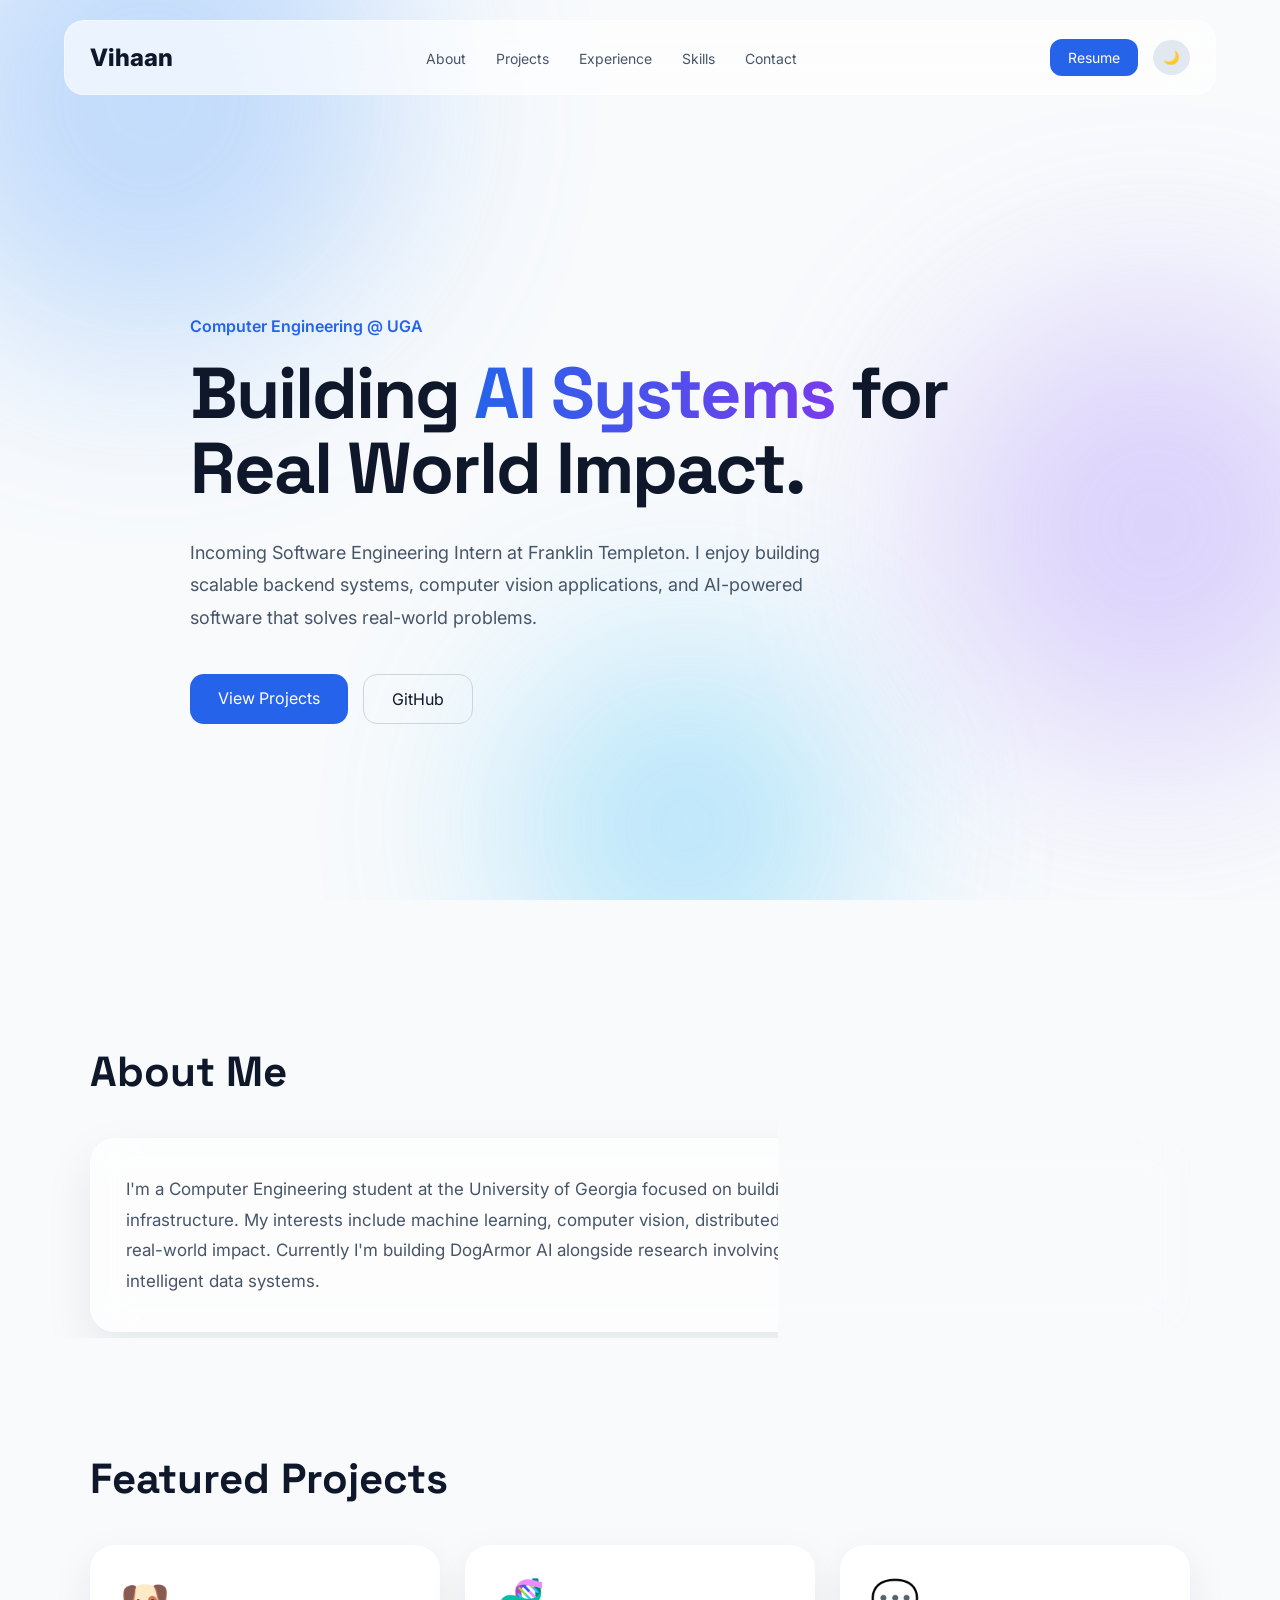
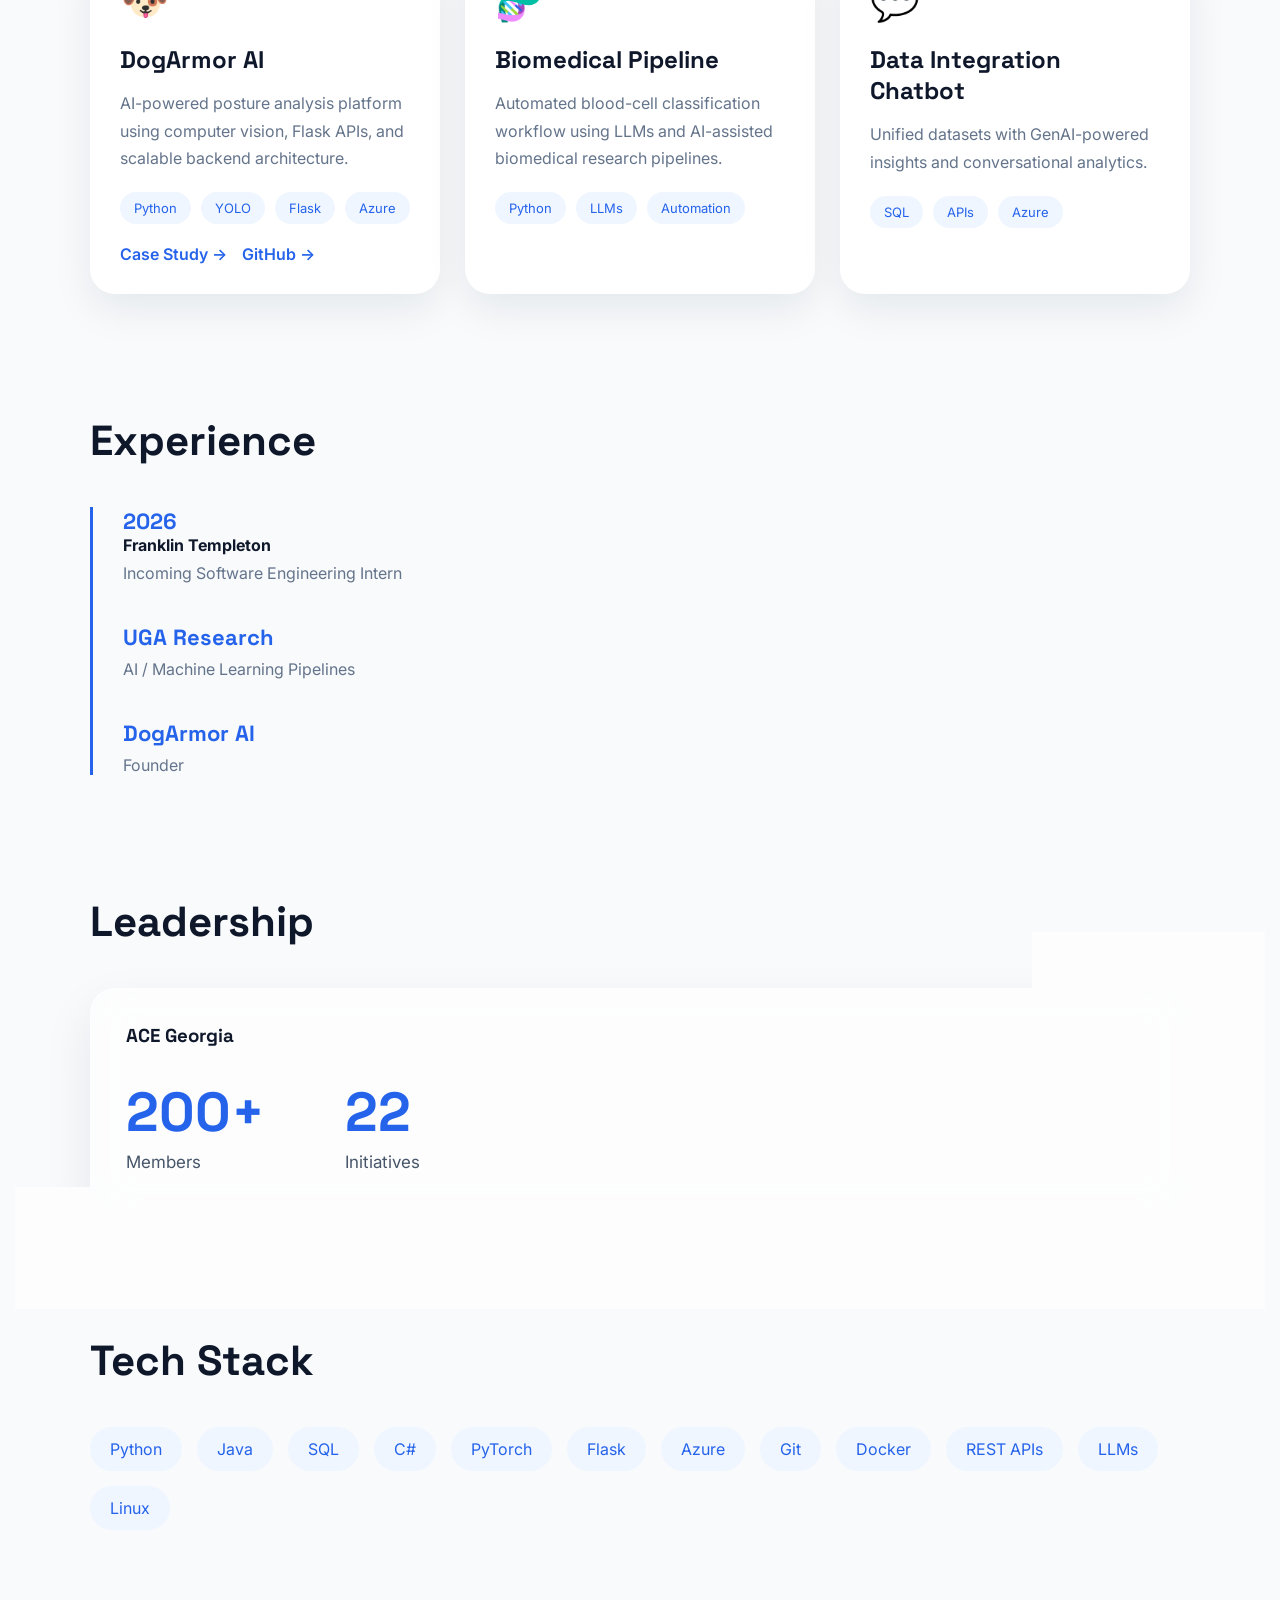
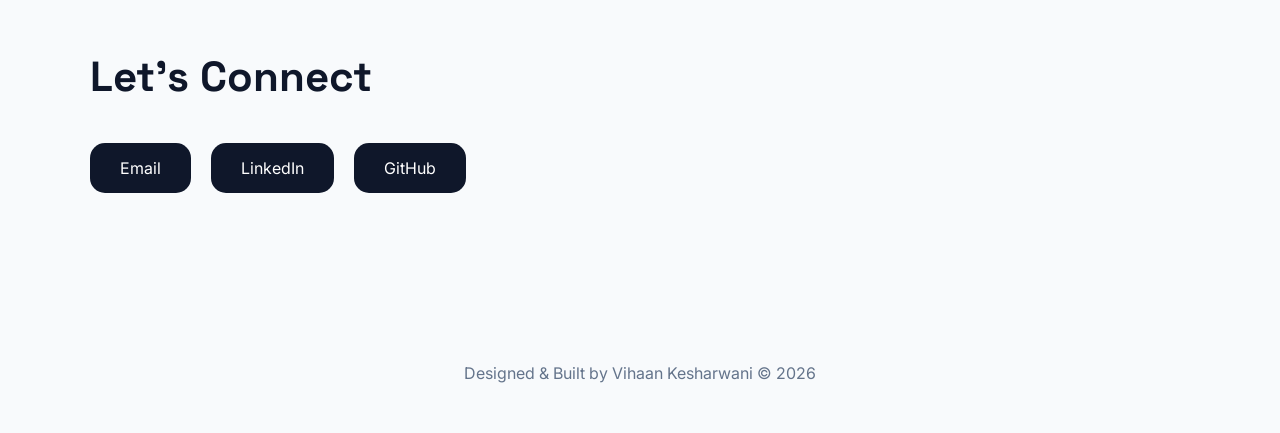
==== portfolio/index.html @ 237edce8 "Create index.html" ====
<!DOCTYPE html>
<html lang="en">

<head>

<meta charset="UTF-8">
<meta name="viewport" content="width=device-width, initial-scale=1.0">

<title>Vihaan Kesharwani | Software Engineer</title>

<link rel="preconnect" href="https://fonts.googleapis.com">
<link rel="preconnect" href="https://fonts.gstatic.com" crossorigin>

<link href="https://fonts.googleapis.com/css2?family=Inter:wght@300;400;500;600;700;800&family=Space+Grotesk:wght@500;700&display=swap" rel="stylesheet">

<link rel="stylesheet" href="style.css">

</head>

<body>

<div class="background">

<div class="blob blob1"></div>

<div class="blob blob2"></div>

<div class="blob blob3"></div>

</div>

<header>

<nav class="navbar">

<div class="logo">

Vihaan

</div>

<ul class="nav-links">

<li><a href="#about">About</a></li>

<li><a href="#projects">Projects</a></li>

<li><a href="#experience">Experience</a></li>

<li><a href="#skills">Skills</a></li>

<li><a href="#contact">Contact</a></li>

</ul>

<div class="nav-buttons">

<a class="resume-btn" href="VihaanKesharwani_2026.03.pdf">

Resume

</a>

<button id="theme-toggle">

🌙

</button>

</div>

</nav>

</header>

<section class="hero">

<div class="hero-content">

<p class="hero-small">

Computer Engineering @ UGA

</p>

<h1>

Building

<span class="gradient">

AI Systems

</span>

for Real World Impact.

</h1>

<p class="hero-description">

Incoming Software Engineering Intern at Franklin Templeton.

I enjoy building scalable backend systems, computer vision applications,
and AI-powered software that solves real-world problems.

</p>

<div class="hero-buttons">

<a href="#projects" class="primary-btn">

View Projects

</a>

<a href="https://github.com/vihaank1" class="secondary-btn">

GitHub

</a>

</div>

</div>

</section>

<section id="about" class="section">

<h2>

About Me

</h2>

<div class="glass-card">

<p>

I'm a Computer Engineering student at the University of Georgia focused on
building scalable software, AI systems, and backend infrastructure.

My interests include machine learning, computer vision,
distributed systems, and designing software that has real-world impact.

Currently I'm building DogArmor AI alongside research involving
LLM-powered biomedical pipelines and intelligent data systems.

</p>

</div>

</section>

<section id="projects" class="section">

<h2>

Featured Projects

</h2>

<div class="projects-grid">

<div class="project-card">

<div class="emoji">

🐶

</div>

<h3>

DogArmor AI

</h3>

<p>

AI-powered posture analysis platform using computer vision,
Flask APIs, and scalable backend architecture.

</p>

<div class="tags">

<span>Python</span>

<span>YOLO</span>

<span>Flask</span>

<span>Azure</span>

</div>

<div class="project-links">

<a href="dogarmor.html">

Case Study →

</a>

<a href="https://github.com/DogArmor-Devs/dog-armor">

GitHub →

</a>

</div>

</div>

<div class="project-card">

<div class="emoji">

🧬

</div>

<h3>

Biomedical Pipeline

</h3>

<p>

Automated blood-cell classification workflow using
LLMs and AI-assisted biomedical research pipelines.

</p>

<div class="tags">

<span>Python</span>

<span>LLMs</span>

<span>Automation</span>

</div>

</div>

<div class="project-card">

<div class="emoji">

💬

</div>

<h3>

Data Integration Chatbot

</h3>

<p>

Unified datasets with GenAI-powered insights
and conversational analytics.

</p>

<div class="tags">

<span>SQL</span>

<span>APIs</span>

<span>Azure</span>

</div>

</div>

</div>

</section>

<section id="experience" class="section">

<h2>

Experience

</h2>

<div class="timeline">

<div class="timeline-item">

<h3>

2026

</h3>

<h4>

Franklin Templeton

</h4>

<p>

Incoming Software Engineering Intern

</p>

</div>

<div class="timeline-item">

<h3>

UGA Research

</h3>

<p>

AI / Machine Learning Pipelines

</p>

</div>

<div class="timeline-item">

<h3>

DogArmor AI

</h3>

<p>

Founder

</p>

</div>

</div>

</section>

<section id="leadership" class="section">

<h2>

Leadership

</h2>

<div class="glass-card leadership-card">

<h3>

ACE Georgia

</h3>

<div class="stats">

<div>

<h1>

200+

</h1>

<p>

Members

</p>

</div>

<div>

<h1>

22

</h1>

<p>

Initiatives

</p>

</div>

</div>

</div>

</section>

<section id="skills" class="section">

<h2>

Tech Stack

</h2>

<div class="skills">

<span>Python</span>

<span>Java</span>

<span>SQL</span>

<span>C#</span>

<span>PyTorch</span>

<span>Flask</span>

<span>Azure</span>

<span>Git</span>

<span>Docker</span>

<span>REST APIs</span>

<span>LLMs</span>

<span>Linux</span>

</div>

</section>

<section id="contact" class="section">

<h2>

Let's Connect

</h2>

<div class="contact-buttons">

<a href="mailto:kesharwani.vihaan@gmail.com">

Email

</a>

<a href="https://linkedin.com">

LinkedIn

</a>

<a href="https://github.com/vihaank1">

GitHub

</a>

</div>

</section>

<footer>

<p>

Designed & Built by Vihaan Kesharwani © 2026

</p>

</footer>

<script src="script.js"></script>

</body>

</html>
---- portfolio/style.css ----
/* =========================
   GLOBAL RESET
========================= */

* {
    margin: 0;
    padding: 0;
    box-sizing: border-box;
}

html {
    scroll-behavior: smooth;
}

body {
    font-family: "Inter", sans-serif;
    background: #f8fafc;
    color: #0f172a;
    overflow-x: hidden;
    transition: background 0.3s ease, color 0.3s ease;
}

h1,
h2,
h3 {
    font-family: "Space Grotesk", sans-serif;
}

a {
    text-decoration: none;
    color: inherit;
}


/* =========================
   BACKGROUND ANIMATION
========================= */

.background {
    position: fixed;
    inset: 0;
    overflow: hidden;
    z-index: -1;
}

.blob {
    position: absolute;
    border-radius: 50%;
    filter: blur(100px);
    opacity: .35;
    animation: float 12s infinite alternate ease-in-out;
}

.blob1 {
    width: 500px;
    height: 500px;
    background: #60a5fa;
    top: -150px;
    left: -100px;
}

.blob2 {
    width: 450px;
    height: 450px;
    background: #a78bfa;
    right: -100px;
    top: 300px;
}

.blob3 {
    width: 350px;
    height: 350px;
    background: #38bdf8;
    bottom: -100px;
    left: 40%;
}

@keyframes float {

    from {
        transform: translateY(0px);
    }

    to {
        transform: translateY(50px);
    }

}


/* =========================
   NAVBAR
========================= */

header {
    position: sticky;
    top: 0;
    z-index: 100;
}


.navbar {

    width: 90%;
    max-width: 1200px;

    margin: 20px auto;

    padding: 18px 25px;

    display: flex;
    justify-content: space-between;
    align-items: center;

    background: rgba(255,255,255,.65);

    backdrop-filter: blur(20px);

    border: 1px solid rgba(255,255,255,.4);

    border-radius: 20px;

}


.logo {

    font-size: 24px;
    font-weight: 800;

}


.nav-links {

    display: flex;
    gap: 30px;

    list-style: none;

}


.nav-links a {

    color: #475569;

    font-size: 14px;

    transition: .2s;

}


.nav-links a:hover {

    color: #2563eb;

}


.nav-buttons {

    display: flex;
    align-items:center;
    gap:15px;

}


.resume-btn {

    background:#2563eb;

    color:white;

    padding:10px 18px;

    border-radius:12px;

    font-size:14px;

}


#theme-toggle {

    border:none;

    background:#e2e8f0;

    padding:10px;

    border-radius:50%;

    cursor:pointer;

}


/* =========================
   HERO
========================= */


.hero {

    min-height:90vh;

    display:flex;

    align-items:center;

    justify-content:center;

    padding:0 10%;

}


.hero-content {

    max-width:900px;

}


.hero-small {

    color:#2563eb;

    font-weight:600;

    margin-bottom:20px;

}


.hero h1 {

    font-size:72px;

    line-height:1.05;

    letter-spacing:-2px;

}


.gradient {

    background:

    linear-gradient(
        90deg,
        #2563eb,
        #7c3aed
    );

    -webkit-background-clip:text;

    color:transparent;

}


.hero-description {

    margin-top:30px;

    max-width:650px;

    font-size:18px;

    line-height:1.8;

    color:#475569;

}


.hero-buttons {

    display:flex;

    gap:15px;

    margin-top:40px;

}


.primary-btn,
.secondary-btn {


    padding:14px 28px;

    border-radius:14px;

    transition:.25s;

}


.primary-btn {

    background:#2563eb;

    color:white;

}


.secondary-btn {

    border:1px solid #cbd5e1;

}


.primary-btn:hover,
.secondary-btn:hover {

    transform:translateY(-4px);

}


/* =========================
   SECTIONS
========================= */


.section {

    width:90%;

    max-width:1100px;

    margin:120px auto;

}


.section h2 {

    font-size:42px;

    margin-bottom:40px;

}


/* =========================
   GLASS CARD
========================= */


.glass-card {

    background:

    rgba(255,255,255,.65);

    backdrop-filter:blur(20px);

    padding:35px;

    border-radius:25px;

    border:1px solid rgba(255,255,255,.4);

    box-shadow:

    0 20px 50px rgba(15,23,42,.08);

}


.glass-card p {

    color:#475569;

    line-height:1.8;

    font-size:17px;

}


/* =========================
   PROJECTS
========================= */


.projects-grid {

    display:grid;

    grid-template-columns:
    repeat(3,1fr);

    gap:25px;

}


.project-card {

    background:white;

    padding:30px;

    border-radius:25px;

    box-shadow:

    0 15px 40px rgba(15,23,42,.08);

    transition:.3s;

}


.project-card:hover {

    transform:translateY(-10px);

}


.emoji {

    font-size:40px;

    margin-bottom:20px;

}


.project-card h3 {

    font-size:24px;

    margin-bottom:15px;

}


.project-card p {

    color:#64748b;

    line-height:1.7;

}


.tags {

    display:flex;

    flex-wrap:wrap;

    gap:10px;

    margin:20px 0;

}


.tags span,
.skills span {

    background:#eff6ff;

    color:#2563eb;

    padding:8px 14px;

    border-radius:999px;

    font-size:13px;

}


.project-links {

    display:flex;

    gap:15px;

    color:#2563eb;

    font-weight:600;

}


/* =========================
   TIMELINE
========================= */


.timeline {

    border-left:

    3px solid #2563eb;

    padding-left:30px;

}


.timeline-item {

    margin-bottom:40px;

}


.timeline-item h3 {

    color:#2563eb;

    font-size:22px;

}


.timeline-item p {

    color:#64748b;

    margin-top:8px;

}


/* =========================
   LEADERSHIP
========================= */


.stats {

    display:flex;

    gap:80px;

    margin-top:30px;

}


.stats h1 {

    font-size:55px;

    color:#2563eb;

}


/* =========================
   SKILLS
========================= */


.skills {

    display:flex;

    flex-wrap:wrap;

    gap:15px;

}


.skills span {

    font-size:16px;

    padding:12px 20px;

    transition:.2s;

}


.skills span:hover {

    transform:translateY(-5px);

}


/* =========================
   CONTACT
========================= */


.contact-buttons {

    display:flex;

    gap:20px;

}


.contact-buttons a {

    background:#0f172a;

    color:white;

    padding:15px 30px;

    border-radius:15px;

    transition:.2s;

}


.contact-buttons a:hover {

    transform:translateY(-5px);

}


/* =========================
   FOOTER
========================= */


footer {

    text-align:center;

    padding:50px;

    color:#64748b;

}



/* =========================
   DARK MODE
========================= */


body.dark {

    background:#020617;

    color:white;

}


body.dark .navbar,
body.dark .glass-card,
body.dark .project-card {

    background:

    rgba(15,23,42,.75);

}


body.dark p {

    color:#cbd5e1;

}

body.dark .secondary-btn {

    color:white;

}



/* =========================
   RESPONSIVE
========================= */


@media(max-width:900px){


.nav-links {

    display:none;

}


.hero h1 {

    font-size:48px;

}


.projects-grid {

    grid-template-columns:1fr;

}


.stats {

    flex-direction:column;

    gap:20px;

}


.section h2 {

    font-size:34px;

}


}
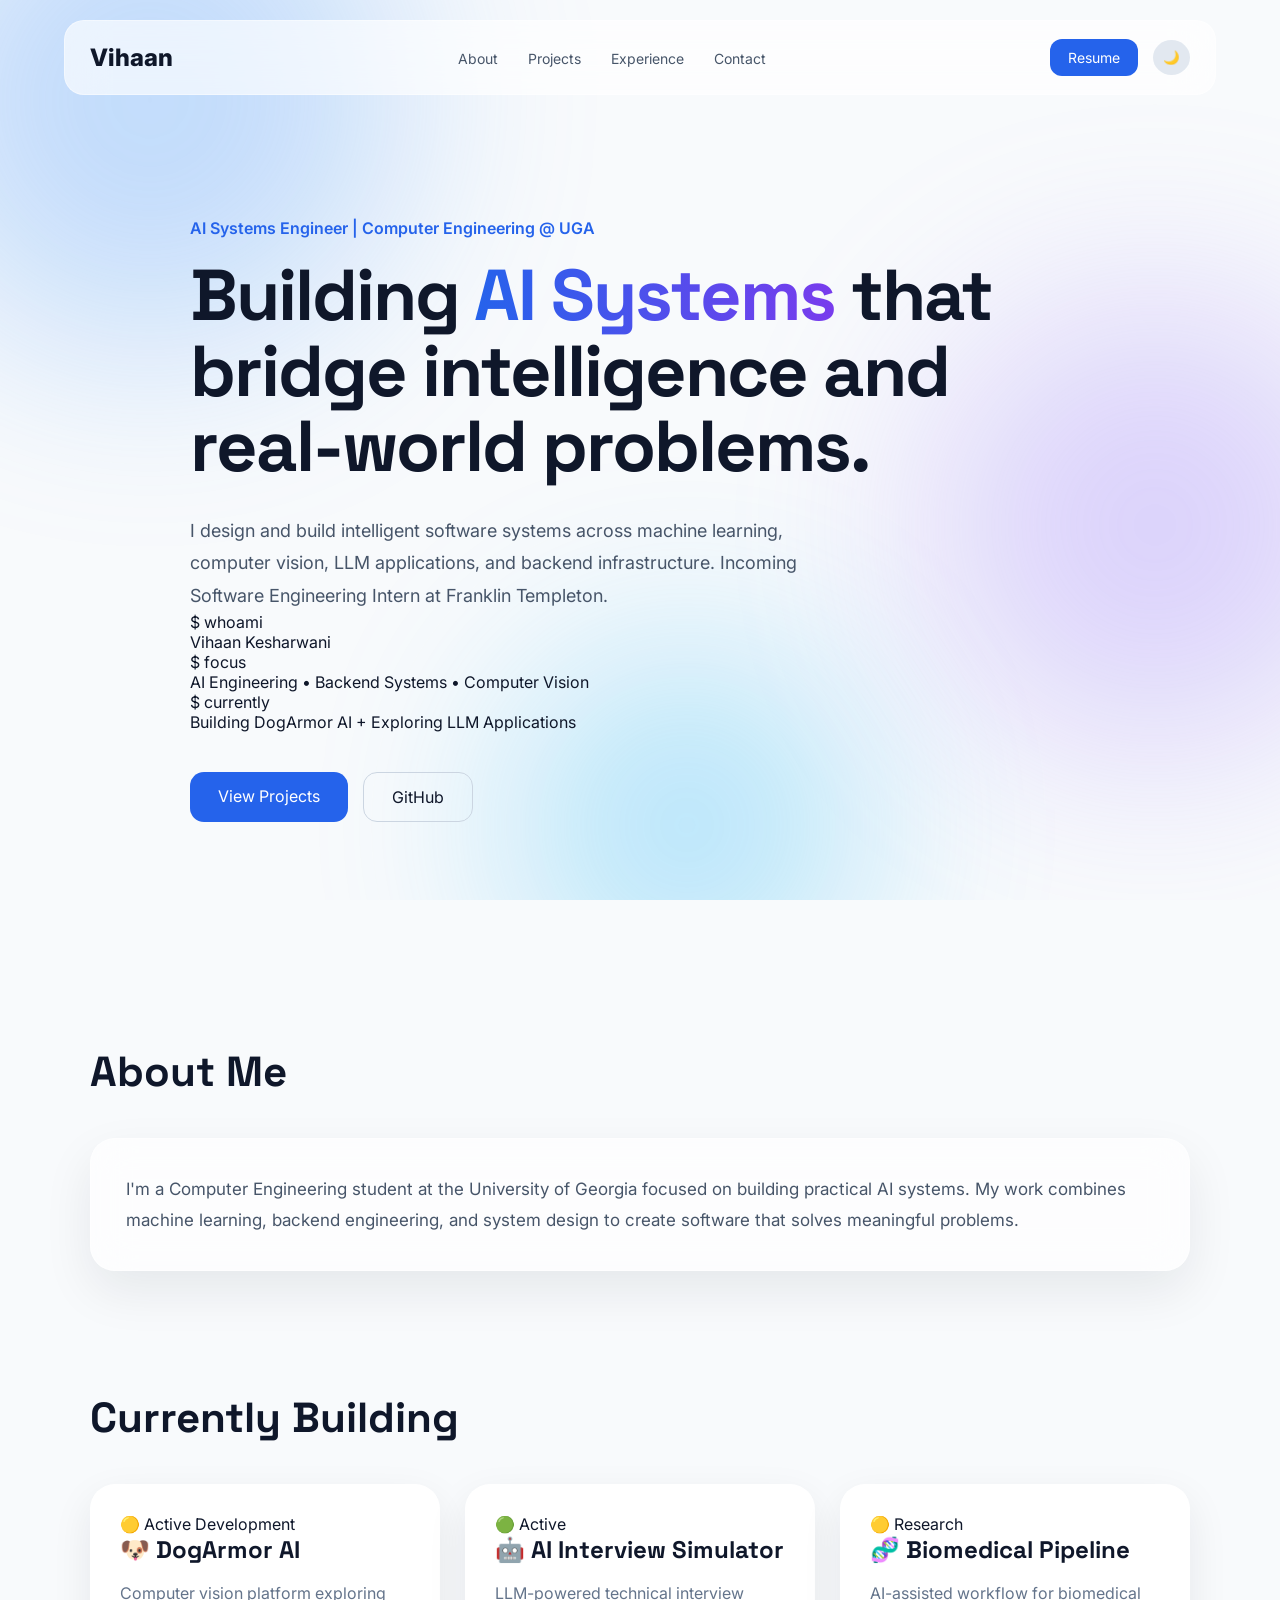
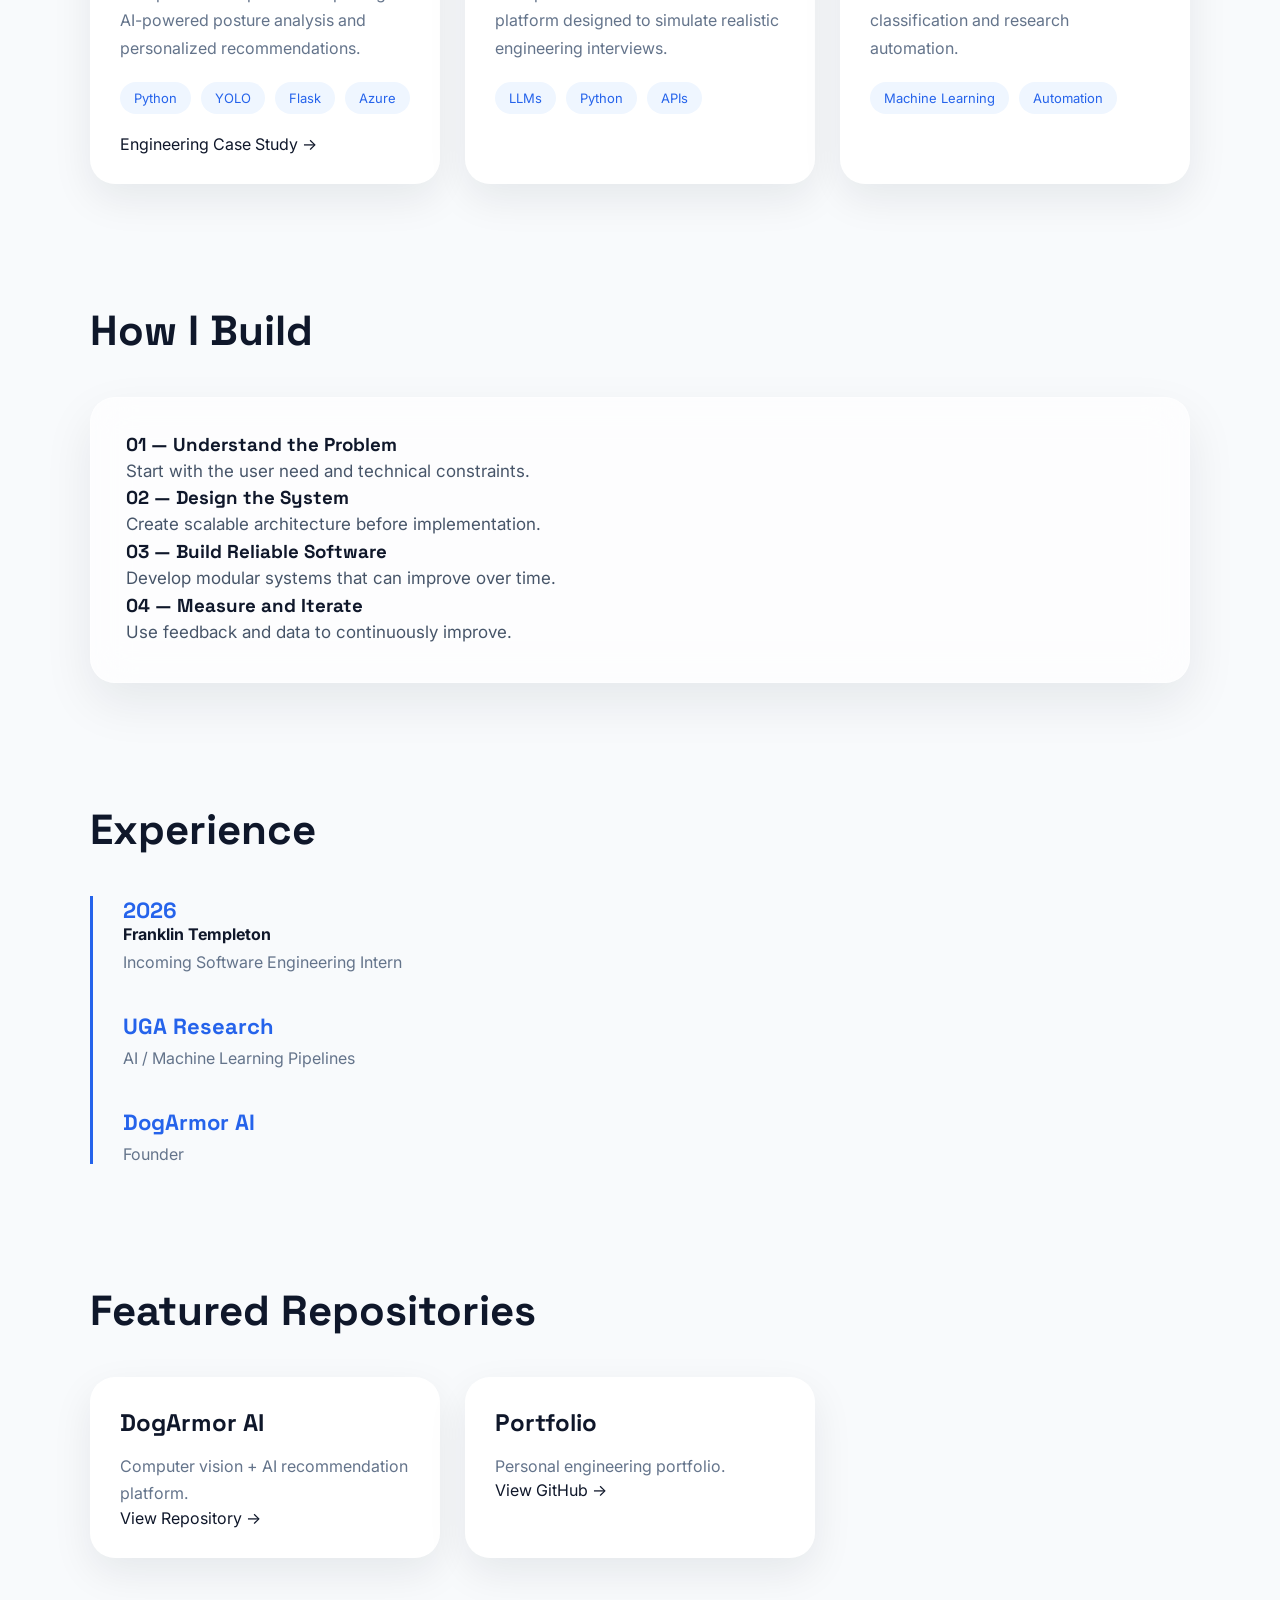
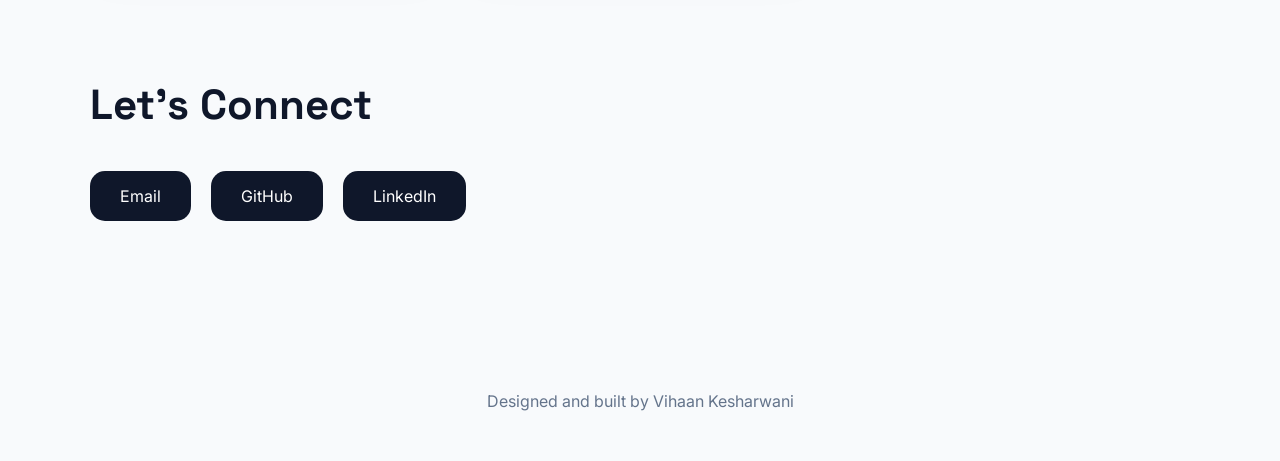
==== commit 3cf61484: "Update index.html for better branding" ====
--- a/portfolio/index.html
+++ b/portfolio/index.html
@@ -6,19 +6,34 @@
 <meta charset="UTF-8">
 <meta name="viewport" content="width=device-width, initial-scale=1.0">
 
-<title>Vihaan Kesharwani | Software Engineer</title>
+<title>Vihaan Kesharwani | AI Systems Engineer</title>
+
+<meta name="description" content="Vihaan Kesharwani builds AI systems, computer vision applications, and scalable software engineering projects.">
+
+<meta property="og:title" content="Vihaan Kesharwani | AI Systems Engineer">
+<meta property="og:description" content="Building AI applications, computer vision systems, and scalable backend software.">
+<meta property="og:type" content="website">
+
+<link rel="icon" href="assets/favicon.png">
+
 
 <link rel="preconnect" href="https://fonts.googleapis.com">
+
 <link rel="preconnect" href="https://fonts.gstatic.com" crossorigin>
 
+
 <link href="https://fonts.googleapis.com/css2?family=Inter:wght@300;400;500;600;700;800&family=Space+Grotesk:wght@500;700&display=swap" rel="stylesheet">
 
+
 <link rel="stylesheet" href="style.css">
 
+
 </head>
 
+
 <body>
 
+
 <div class="background">
 
 <div class="blob blob1"></div>
@@ -29,6 +44,9 @@
 
 </div>
 
+
+
+
 <header>
 
 <nav class="navbar">
@@ -39,49 +57,85 @@
 
 </div>
 
+
 <ul class="nav-links">
 
-<li><a href="#about">About</a></li>
-
-<li><a href="#projects">Projects</a></li>
-
-<li><a href="#experience">Experience</a></li>
-
-<li><a href="#skills">Skills</a></li>
-
-<li><a href="#contact">Contact</a></li>
+<li>
+<a href="#about">
+About
+</a>
+</li>
+
+
+<li>
+<a href="#projects">
+Projects
+</a>
+</li>
+
+
+<li>
+<a href="#experience">
+Experience
+</a>
+</li>
+
+
+<li>
+<a href="#contact">
+Contact
+</a>
+</li>
+
 
 </ul>
 
+
+
 <div class="nav-buttons">
 
-<a class="resume-btn" href="VihaanKesharwani_2026.03.pdf">
+
+<a class="resume-btn"
+href="VihaanKesharwani_2026.03.pdf">
 
 Resume
 
 </a>
 
+
 <button id="theme-toggle">
 
 🌙
 
 </button>
 
-</div>
+
+</div>
+
 
 </nav>
 
+
 </header>
 
+
+
+
+
+
 <section class="hero">
 
+
 <div class="hero-content">
 
+
 <p class="hero-small">
 
-Computer Engineering @ UGA
-
-</p>
+AI Systems Engineer | Computer Engineering @ UGA
+
+</p>
+
+
 
 <h1>
 
@@ -93,40 +147,107 @@
 
 </span>
 
-for Real World Impact.
+that bridge intelligence
+and real-world problems.
 
 </h1>
 
+
+
 <p class="hero-description">
 
-Incoming Software Engineering Intern at Franklin Templeton.
-
-I enjoy building scalable backend systems, computer vision applications,
-and AI-powered software that solves real-world problems.
-
-</p>
+I design and build intelligent software systems
+across machine learning, computer vision,
+LLM applications, and backend infrastructure.
+
+Incoming Software Engineering Intern
+at Franklin Templeton.
+
+</p>
+
+
+
+
+
+<div class="terminal">
+
+
+<p>
+$ whoami
+</p>
+
+<p class="terminal-output">
+
+Vihaan Kesharwani
+
+</p>
+
+
+<p>
+$ focus
+</p>
+
+<p class="terminal-output">
+
+AI Engineering • Backend Systems • Computer Vision
+
+</p>
+
+
+<p>
+$ currently
+</p>
+
+<p class="terminal-output">
+
+Building DogArmor AI + Exploring LLM Applications
+
+</p>
+
+
+</div>
+
+
+
+
 
 <div class="hero-buttons">
 
-<a href="#projects" class="primary-btn">
+
+<a href="#projects"
+class="primary-btn">
 
 View Projects
 
 </a>
 
-<a href="https://github.com/vihaank1" class="secondary-btn">
+
+
+<a href="https://github.com/vihaank1"
+class="secondary-btn">
 
 GitHub
 
 </a>
 
-</div>
-
-</div>
+
+</div>
+
+
+</div>
+
 
 </section>
 
-<section id="about" class="section">
+
+
+
+
+
+
+<section id="about"
+class="section">
+
 
 <h2>
 
@@ -134,42 +255,366 @@
 
 </h2>
 
+
+
 <div class="glass-card">
 
-<p>
-
-I'm a Computer Engineering student at the University of Georgia focused on
-building scalable software, AI systems, and backend infrastructure.
-
-My interests include machine learning, computer vision,
-distributed systems, and designing software that has real-world impact.
-
-Currently I'm building DogArmor AI alongside research involving
-LLM-powered biomedical pipelines and intelligent data systems.
-
-</p>
-
-</div>
+
+<p>
+
+I'm a Computer Engineering student at the University
+of Georgia focused on building practical AI systems.
+
+My work combines machine learning,
+backend engineering, and system design
+to create software that solves meaningful problems.
+
+</p>
+
+
+</div>
+
 
 </section>
 
-<section id="projects" class="section">
+
+
+
+
+
+
+<section id="projects"
+class="section">
+
 
 <h2>
 
-Featured Projects
+Currently Building
 
 </h2>
 
+
+
 <div class="projects-grid">
 
+
+
 <div class="project-card">
 
-<div class="emoji">
-
-🐶
-
-</div>
+
+<div class="status">
+
+🟡 Active Development
+
+</div>
+
+
+<h3>
+
+🐶 DogArmor AI
+
+</h3>
+
+
+<p>
+
+Computer vision platform exploring
+AI-powered posture analysis and
+personalized recommendations.
+
+</p>
+
+
+<div class="tags">
+
+<span>
+Python
+</span>
+
+<span>
+YOLO
+</span>
+
+<span>
+Flask
+</span>
+
+<span>
+Azure
+</span>
+
+</div>
+
+
+<a href="dogarmor.html">
+
+Engineering Case Study →
+
+</a>
+
+
+</div>
+
+
+
+
+
+
+<div class="project-card">
+
+
+<div class="status">
+
+🟢 Active
+
+</div>
+
+
+<h3>
+
+🤖 AI Interview Simulator
+
+</h3>
+
+
+<p>
+
+LLM-powered technical interview platform
+designed to simulate realistic engineering interviews.
+
+</p>
+
+
+<div class="tags">
+
+<span>
+LLMs
+</span>
+
+<span>
+Python
+</span>
+
+<span>
+APIs
+</span>
+
+
+</div>
+
+
+
+</div>
+
+
+
+
+
+
+
+<div class="project-card">
+
+
+<div class="status">
+
+🟡 Research
+
+</div>
+
+
+<h3>
+
+🧬 Biomedical Pipeline
+
+</h3>
+
+
+<p>
+
+AI-assisted workflow for biomedical
+classification and research automation.
+
+</p>
+
+
+<div class="tags">
+
+<span>
+Machine Learning
+</span>
+
+
+<span>
+Automation
+</span>
+
+
+</div>
+
+
+</div>
+
+
+</div>
+
+
+</section>
+
+
+
+
+
+
+
+
+
+<section class="section">
+
+
+<h2>
+
+How I Build
+
+</h2>
+
+
+<div class="glass-card">
+
+
+<h3>
+
+01 — Understand the Problem
+
+</h3>
+
+<p>
+
+Start with the user need and technical constraints.
+
+</p>
+
+
+
+<h3>
+
+02 — Design the System
+
+</h3>
+
+<p>
+
+Create scalable architecture before implementation.
+
+</p>
+
+
+
+
+<h3>
+
+03 — Build Reliable Software
+
+</h3>
+
+<p>
+
+Develop modular systems that can improve over time.
+
+</p>
+
+
+
+<h3>
+
+04 — Measure and Iterate
+
+</h3>
+
+<p>
+
+Use feedback and data to continuously improve.
+
+</p>
+
+
+
+</div>
+
+
+</section>
+
+
+
+
+
+
+
+
+
+<section id="experience"
+class="section">
+
+
+<h2>
+
+Experience
+
+</h2>
+
+
+<div class="timeline">
+
+
+<div class="timeline-item">
+
+<h3>
+
+2026
+
+</h3>
+
+<h4>
+
+Franklin Templeton
+
+</h4>
+
+
+<p>
+
+Incoming Software Engineering Intern
+
+</p>
+
+
+</div>
+
+
+
+<div class="timeline-item">
+
+
+<h3>
+
+UGA Research
+
+</h3>
+
+
+<p>
+
+AI / Machine Learning Pipelines
+
+</p>
+
+
+</div>
+
+
+
+
+<div class="timeline-item">
+
 
 <h3>
 
@@ -177,319 +622,178 @@
 
 </h3>
 
-<p>
-
-AI-powered posture analysis platform using computer vision,
-Flask APIs, and scalable backend architecture.
-
-</p>
-
-<div class="tags">
-
-<span>Python</span>
-
-<span>YOLO</span>
-
-<span>Flask</span>
-
-<span>Azure</span>
-
-</div>
-
-<div class="project-links">
-
-<a href="dogarmor.html">
-
-Case Study →
-
-</a>
+
+<p>
+
+Founder
+
+</p>
+
+
+</div>
+
+
+
+</div>
+
+
+</section>
+
+
+
+
+
+
+
+
+<section class="section">
+
+
+<h2>
+
+Featured Repositories
+
+</h2>
+
+
+<div class="projects-grid">
+
+
+<div class="project-card">
+
+
+<h3>
+
+DogArmor AI
+
+</h3>
+
+
+<p>
+
+Computer vision + AI recommendation platform.
+
+</p>
+
 
 <a href="https://github.com/DogArmor-Devs/dog-armor">
 
-GitHub →
-
-</a>
-
-</div>
-
-</div>
+View Repository →
+
+</a>
+
+
+</div>
+
+
+
 
 <div class="project-card">
 
-<div class="emoji">
-
-🧬
-
-</div>
-
-<h3>
-
-Biomedical Pipeline
-
-</h3>
-
-<p>
-
-Automated blood-cell classification workflow using
-LLMs and AI-assisted biomedical research pipelines.
-
-</p>
-
-<div class="tags">
-
-<span>Python</span>
-
-<span>LLMs</span>
-
-<span>Automation</span>
-
-</div>
-
-</div>
-
-<div class="project-card">
-
-<div class="emoji">
-
-💬
-
-</div>
-
-<h3>
-
-Data Integration Chatbot
-
-</h3>
-
-<p>
-
-Unified datasets with GenAI-powered insights
-and conversational analytics.
-
-</p>
-
-<div class="tags">
-
-<span>SQL</span>
-
-<span>APIs</span>
-
-<span>Azure</span>
-
-</div>
-
-</div>
-
-</div>
+
+<h3>
+
+Portfolio
+
+</h3>
+
+
+<p>
+
+Personal engineering portfolio.
+
+</p>
+
+
+<a href="https://github.com/vihaank1">
+
+View GitHub →
+
+</a>
+
+
+</div>
+
+
+
+</div>
+
 
 </section>
 
-<section id="experience" class="section">
+
+
+
+
+
+
+
+<section id="contact"
+class="section">
+
 
 <h2>
 
-Experience
+Let's Connect
 
 </h2>
 
-<div class="timeline">
-
-<div class="timeline-item">
-
-<h3>
-
-2026
-
-</h3>
-
-<h4>
-
-Franklin Templeton
-
-</h4>
-
-<p>
-
-Incoming Software Engineering Intern
-
-</p>
-
-</div>
-
-<div class="timeline-item">
-
-<h3>
-
-UGA Research
-
-</h3>
-
-<p>
-
-AI / Machine Learning Pipelines
-
-</p>
-
-</div>
-
-<div class="timeline-item">
-
-<h3>
-
-DogArmor AI
-
-</h3>
-
-<p>
-
-Founder
-
-</p>
-
-</div>
-
-</div>
+
+
+<div class="contact-buttons">
+
+
+<a href="mailto:kesharwani.vihaan@gmail.com">
+
+Email
+
+</a>
+
+
+<a href="https://github.com/vihaank1">
+
+GitHub
+
+</a>
+
+
+<a href="https://linkedin.com">
+
+LinkedIn
+
+</a>
+
+
+
+</div>
+
 
 </section>
 
-<section id="leadership" class="section">
-
-<h2>
-
-Leadership
-
-</h2>
-
-<div class="glass-card leadership-card">
-
-<h3>
-
-ACE Georgia
-
-</h3>
-
-<div class="stats">
-
-<div>
-
-<h1>
-
-200+
-
-</h1>
-
-<p>
-
-Members
-
-</p>
-
-</div>
-
-<div>
-
-<h1>
-
-22
-
-</h1>
-
-<p>
-
-Initiatives
-
-</p>
-
-</div>
-
-</div>
-
-</div>
-
-</section>
-
-<section id="skills" class="section">
-
-<h2>
-
-Tech Stack
-
-</h2>
-
-<div class="skills">
-
-<span>Python</span>
-
-<span>Java</span>
-
-<span>SQL</span>
-
-<span>C#</span>
-
-<span>PyTorch</span>
-
-<span>Flask</span>
-
-<span>Azure</span>
-
-<span>Git</span>
-
-<span>Docker</span>
-
-<span>REST APIs</span>
-
-<span>LLMs</span>
-
-<span>Linux</span>
-
-</div>
-
-</section>
-
-<section id="contact" class="section">
-
-<h2>
-
-Let's Connect
-
-</h2>
-
-<div class="contact-buttons">
-
-<a href="mailto:kesharwani.vihaan@gmail.com">
-
-Email
-
-</a>
-
-<a href="https://linkedin.com">
-
-LinkedIn
-
-</a>
-
-<a href="https://github.com/vihaank1">
-
-GitHub
-
-</a>
-
-</div>
-
-</section>
+
+
+
+
 
 <footer>
 
-<p>
-
-Designed & Built by Vihaan Kesharwani © 2026
-
-</p>
+
+<p>
+
+Designed and built by Vihaan Kesharwani
+
+</p>
+
 
 </footer>
 
+
+
+
 <script src="script.js"></script>
 
+
 </body>
 
+
 </html>
